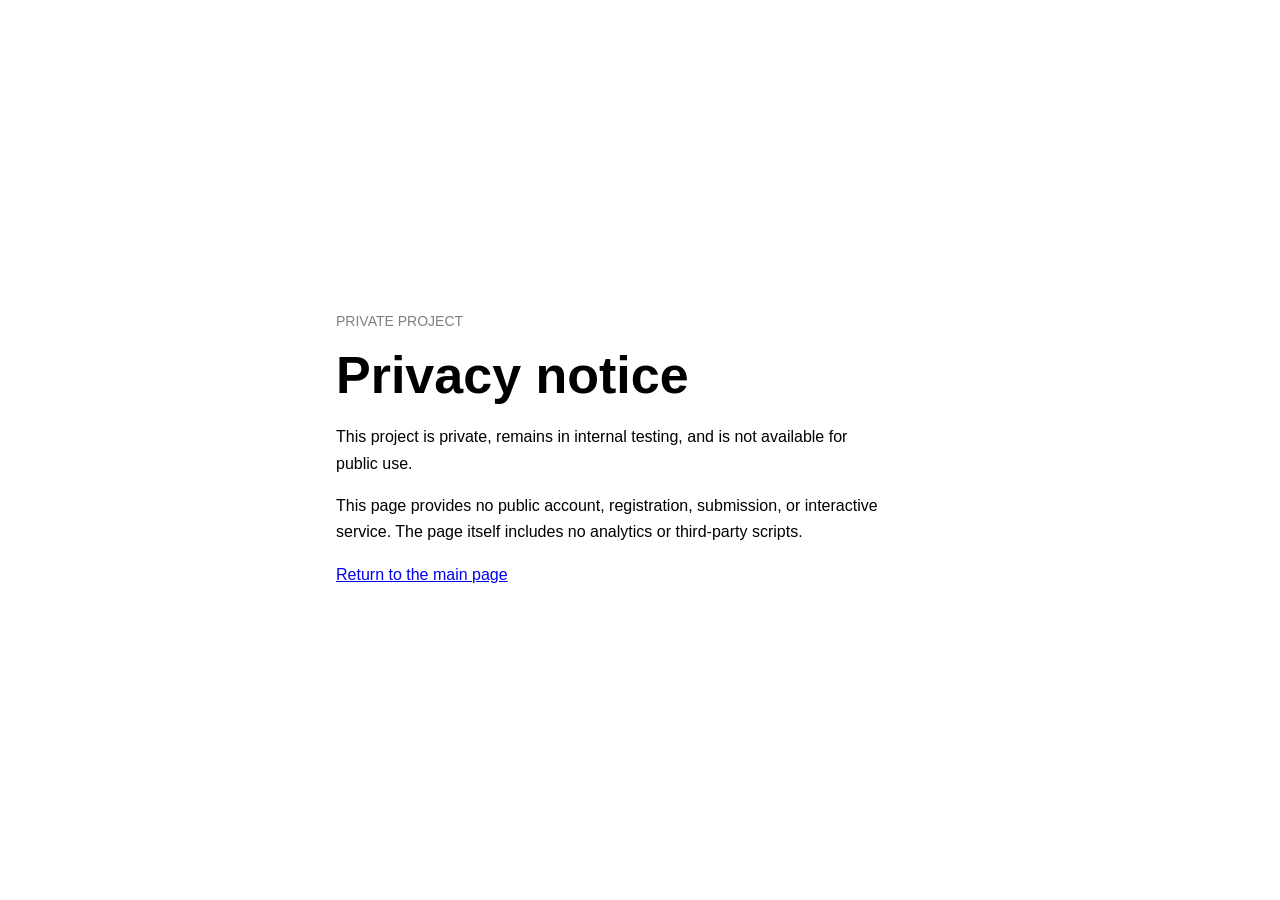
==== privacy.html @ 3c557b7e "Publish minimal static pages" ====
<!doctype html>
<html lang="en">
<head>
  <meta charset="utf-8">
  <meta name="viewport" content="width=device-width, initial-scale=1">
  <meta name="robots" content="noindex, nofollow, noarchive, nosnippet, noimageindex">
  <title>Privacy Notice</title>
  <style>
    :root {
      color-scheme: light dark;
      font-family: -apple-system, BlinkMacSystemFont, "Segoe UI", sans-serif;
      background: Canvas;
      color: CanvasText;
    }

    body {
      min-height: 100vh;
      margin: 0;
      display: grid;
      place-items: center;
    }

    main {
      width: min(38rem, calc(100% - 3rem));
      padding: 3rem 0;
    }

    p {
      max-width: 34rem;
      line-height: 1.65;
    }

    .label {
      color: GrayText;
      font-size: 0.875rem;
      text-transform: uppercase;
    }

    h1 {
      margin: 0.5rem 0 1.25rem;
      font-size: clamp(2rem, 8vw, 3.25rem);
      line-height: 1.1;
    }

    a {
      color: LinkText;
    }
  </style>
</head>
<body>
  <main>
    <p class="label">Private project</p>
    <h1>Privacy notice</h1>
    <p>This project is private, remains in internal testing, and is not available for public use.</p>
    <p>This page provides no public account, registration, submission, or interactive service. The page itself includes no analytics or third-party scripts.</p>
    <p><a href="./">Return to the main page</a></p>
  </main>
</body>
</html>
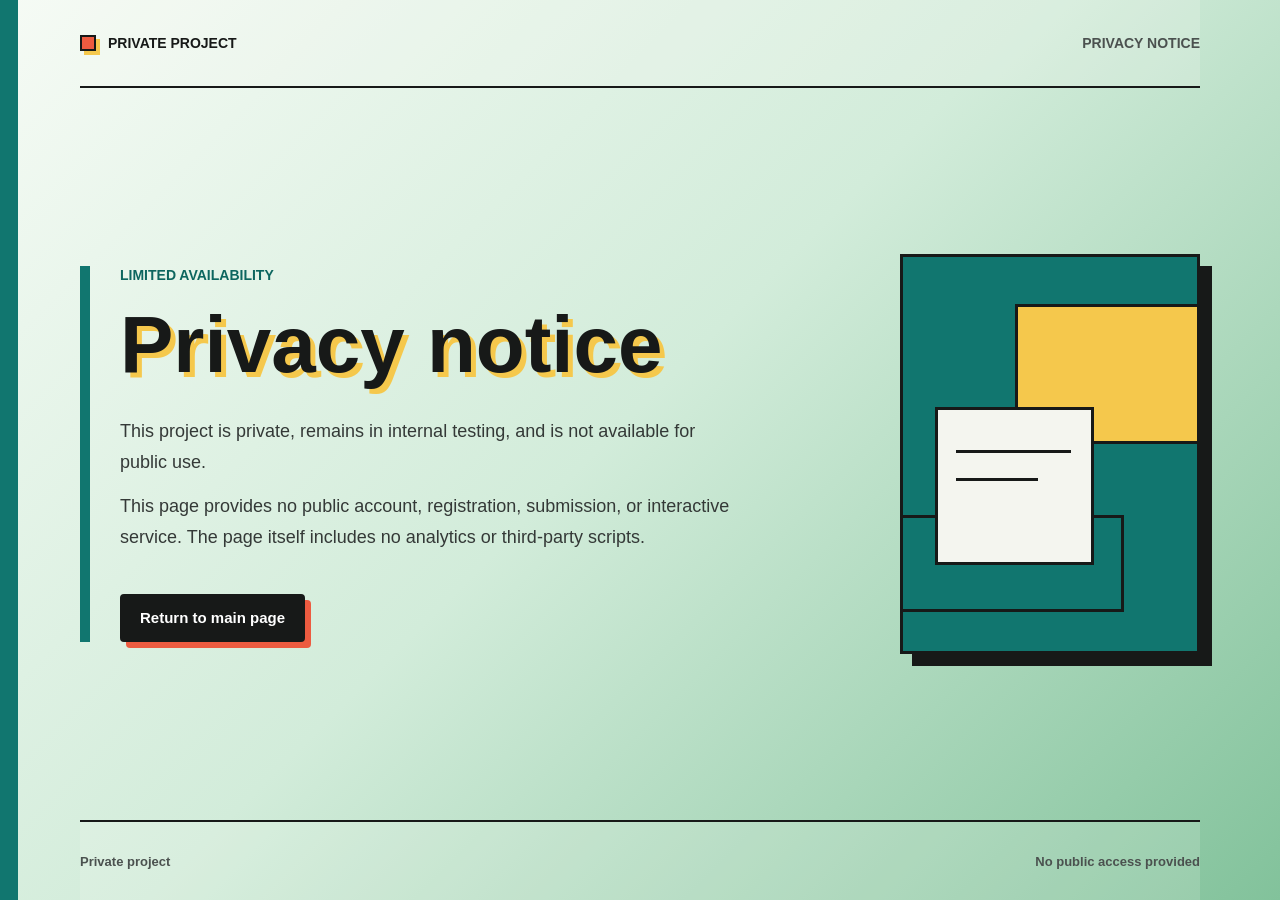
==== commit 228c27ef: "Refresh GitHub Pages visual design" ====
--- a/privacy.html
+++ b/privacy.html
@@ -5,55 +5,35 @@
   <meta name="viewport" content="width=device-width, initial-scale=1">
   <meta name="robots" content="noindex, nofollow, noarchive, nosnippet, noimageindex">
   <title>Privacy Notice</title>
-  <style>
-    :root {
-      color-scheme: light dark;
-      font-family: -apple-system, BlinkMacSystemFont, "Segoe UI", sans-serif;
-      background: Canvas;
-      color: CanvasText;
-    }
-
-    body {
-      min-height: 100vh;
-      margin: 0;
-      display: grid;
-      place-items: center;
-    }
-
-    main {
-      width: min(38rem, calc(100% - 3rem));
-      padding: 3rem 0;
-    }
-
-    p {
-      max-width: 34rem;
-      line-height: 1.65;
-    }
-
-    .label {
-      color: GrayText;
-      font-size: 0.875rem;
-      text-transform: uppercase;
-    }
-
-    h1 {
-      margin: 0.5rem 0 1.25rem;
-      font-size: clamp(2rem, 8vw, 3.25rem);
-      line-height: 1.1;
-    }
-
-    a {
-      color: LinkText;
-    }
-  </style>
+  <link rel="stylesheet" href="./styles.css">
 </head>
 <body>
-  <main>
-    <p class="label">Private project</p>
-    <h1>Privacy notice</h1>
-    <p>This project is private, remains in internal testing, and is not available for public use.</p>
-    <p>This page provides no public account, registration, submission, or interactive service. The page itself includes no analytics or third-party scripts.</p>
-    <p><a href="./">Return to the main page</a></p>
-  </main>
+  <div class="page privacy">
+    <header class="topbar">
+      <p class="identity"><span class="identity-mark" aria-hidden="true"></span>Private project</p>
+      <p class="state">Privacy notice</p>
+    </header>
+
+    <main class="content">
+      <section class="copy" aria-labelledby="page-title">
+        <p class="kicker">Limited availability</p>
+        <h1 id="page-title">Privacy notice</h1>
+        <p class="summary">This project is private, remains in internal testing, and is not available for public use.</p>
+        <p class="summary">This page provides no public account, registration, submission, or interactive service. The page itself includes no analytics or third-party scripts.</p>
+        <a class="action" href="./">Return to main page</a>
+      </section>
+
+      <div class="art" aria-hidden="true">
+        <span class="art-panel"></span>
+        <span class="art-line art-line-one"></span>
+        <span class="art-line art-line-two"></span>
+      </div>
+    </main>
+
+    <footer class="footer">
+      <p>Private project</p>
+      <p>No public access provided</p>
+    </footer>
+  </div>
 </body>
 </html>
--- a/styles.css
+++ b/styles.css
@@ -0,0 +1,364 @@
+:root {
+  color-scheme: light;
+  font-family: Inter, ui-sans-serif, -apple-system, BlinkMacSystemFont, "Segoe UI", sans-serif;
+  background: #f4f5ef;
+  color: #171918;
+}
+
+* {
+  box-sizing: border-box;
+}
+
+html {
+  min-width: 320px;
+  background: #f4f5ef;
+}
+
+body {
+  min-height: 100vh;
+  min-height: 100svh;
+  margin: 0;
+  background: #f4f5ef;
+}
+
+.page {
+  position: relative;
+  min-height: 100vh;
+  min-height: 100svh;
+  overflow: hidden;
+}
+
+.home {
+  background: linear-gradient(135deg, #f8fbff 0%, #d7e8fb 48%, #8eb8e2 100%);
+}
+
+.privacy {
+  background: linear-gradient(135deg, #f6fbf5 0%, #d2ecda 48%, #82c29b 100%);
+}
+
+.page::before {
+  position: fixed;
+  inset: 0 auto 0 0;
+  width: 18px;
+  background: #176cad;
+  content: "";
+}
+
+.privacy::before {
+  background: #11766f;
+}
+
+.topbar,
+.content,
+.footer {
+  width: min(1120px, calc(100% - 64px));
+  margin-inline: auto;
+}
+
+.topbar {
+  min-height: 88px;
+  display: flex;
+  align-items: center;
+  justify-content: space-between;
+  gap: 24px;
+  border-bottom: 2px solid #171918;
+  background: rgba(244, 245, 239, 0.22);
+}
+
+.identity,
+.state {
+  display: inline-flex;
+  align-items: center;
+  gap: 12px;
+  margin: 0;
+  font-size: 0.875rem;
+  font-weight: 800;
+  line-height: 1.2;
+  text-transform: uppercase;
+}
+
+.identity-mark {
+  width: 16px;
+  height: 16px;
+  background: #ed5b40;
+  border: 2px solid #171918;
+  box-shadow: 4px 4px 0 #f5c84c;
+}
+
+.state {
+  color: #4b514f;
+  font-weight: 650;
+}
+
+.content {
+  min-height: calc(100vh - 168px);
+  min-height: calc(100svh - 168px);
+  display: grid;
+  grid-template-columns: minmax(0, 1fr) 300px;
+  align-items: center;
+  gap: 80px;
+  padding-block: 64px;
+}
+
+.copy {
+  max-width: 700px;
+  padding-left: 30px;
+  border-left: 10px solid #176cad;
+}
+
+.privacy .copy {
+  border-left-color: #11766f;
+}
+
+.kicker {
+  margin: 0 0 22px;
+  color: #175f97;
+  font-size: 0.875rem;
+  font-weight: 800;
+  line-height: 1.3;
+  text-transform: uppercase;
+}
+
+.privacy .kicker {
+  color: #0d665f;
+}
+
+h1 {
+  max-width: 760px;
+  margin: 0 0 32px;
+  font-size: 5rem;
+  font-weight: 850;
+  line-height: 0.98;
+  text-shadow: 5px 5px 0 #f5c84c;
+}
+
+.summary {
+  max-width: 620px;
+  margin: 0 0 14px;
+  color: #343937;
+  font-size: 1.125rem;
+  line-height: 1.7;
+}
+
+.action {
+  display: inline-flex;
+  align-items: center;
+  min-height: 48px;
+  margin-top: 28px;
+  padding: 11px 18px;
+  border: 2px solid #171918;
+  border-radius: 4px;
+  background: #171918;
+  box-shadow: 6px 6px 0 #ed5b40;
+  color: #ffffff;
+  font-size: 0.9375rem;
+  font-weight: 750;
+  line-height: 1.2;
+  text-decoration: none;
+  transition: box-shadow 160ms ease, transform 160ms ease;
+}
+
+.action:hover {
+  box-shadow: 3px 3px 0 #ed5b40;
+  transform: translate(3px, 3px);
+}
+
+.action:focus-visible {
+  outline: 3px solid #176cad;
+  outline-offset: 5px;
+}
+
+.privacy .action:focus-visible {
+  outline-color: #11766f;
+}
+
+.art {
+  position: relative;
+  width: 100%;
+  aspect-ratio: 3 / 4;
+  border: 3px solid #171918;
+  background: #176cad;
+  box-shadow: 12px 12px 0 #171918;
+}
+
+.art::before,
+.art::after {
+  position: absolute;
+  content: "";
+}
+
+.art::before {
+  top: 11%;
+  right: -3px;
+  width: 70%;
+  height: 24%;
+  border: 3px solid #171918;
+  background: #f5c84c;
+}
+
+.art::after {
+  bottom: 12%;
+  left: -3px;
+  width: 63%;
+  height: 31%;
+  border: 3px solid #171918;
+  background: #ed5b40;
+}
+
+.art-panel {
+  position: absolute;
+  top: 40%;
+  right: 12%;
+  z-index: 1;
+  width: 54%;
+  aspect-ratio: 1;
+  border: 3px solid #171918;
+  background: #f4f5ef;
+}
+
+.art-line {
+  position: absolute;
+  z-index: 2;
+  height: 3px;
+  background: #171918;
+}
+
+.art-line-one {
+  top: 49%;
+  right: 19%;
+  width: 39%;
+}
+
+.art-line-two {
+  top: 56%;
+  right: 19%;
+  width: 28%;
+}
+
+.privacy .art {
+  background: #11766f;
+}
+
+.privacy .art::before {
+  top: auto;
+  right: auto;
+  bottom: 10%;
+  left: -3px;
+  width: 74%;
+  height: 23%;
+  background: #11766f;
+}
+
+.privacy .art::after {
+  top: 12%;
+  right: -3px;
+  bottom: auto;
+  left: auto;
+  width: 61%;
+  height: 34%;
+  background: #f5c84c;
+}
+
+.privacy .art-panel {
+  top: 38%;
+  right: auto;
+  left: 11%;
+}
+
+.privacy .art-line-one,
+.privacy .art-line-two {
+  right: auto;
+  left: 18%;
+}
+
+.footer {
+  min-height: 80px;
+  display: flex;
+  align-items: center;
+  justify-content: space-between;
+  gap: 24px;
+  border-top: 2px solid #171918;
+  color: #4b514f;
+  font-size: 0.8125rem;
+  font-weight: 650;
+  background: rgba(244, 245, 239, 0.16);
+}
+
+.footer p {
+  margin: 0;
+}
+
+@media (max-width: 800px) {
+  .page::before {
+    width: 9px;
+  }
+
+  .topbar,
+  .content,
+  .footer {
+    width: min(100% - 40px, 620px);
+  }
+
+  .topbar {
+    min-height: 76px;
+  }
+
+  .state {
+    display: none;
+  }
+
+  .content {
+    min-height: auto;
+    grid-template-columns: 1fr;
+    gap: 56px;
+    padding-block: 56px 68px;
+  }
+
+  .copy {
+    padding-left: 20px;
+    border-left-width: 7px;
+  }
+
+  h1 {
+    font-size: 3.25rem;
+    text-shadow: 4px 4px 0 #f5c84c;
+  }
+
+  .summary {
+    font-size: 1rem;
+  }
+
+  .art {
+    width: min(76vw, 300px);
+    justify-self: center;
+  }
+
+  .footer {
+    min-height: 72px;
+  }
+}
+
+@media (max-width: 420px) {
+  .topbar,
+  .content,
+  .footer {
+    width: calc(100% - 30px);
+  }
+
+  h1 {
+    font-size: 2.75rem;
+  }
+
+  .footer {
+    align-items: flex-start;
+    flex-direction: column;
+    justify-content: center;
+    gap: 4px;
+  }
+}
+
+@media (prefers-reduced-motion: reduce) {
+  .action {
+    transition: none;
+  }
+}
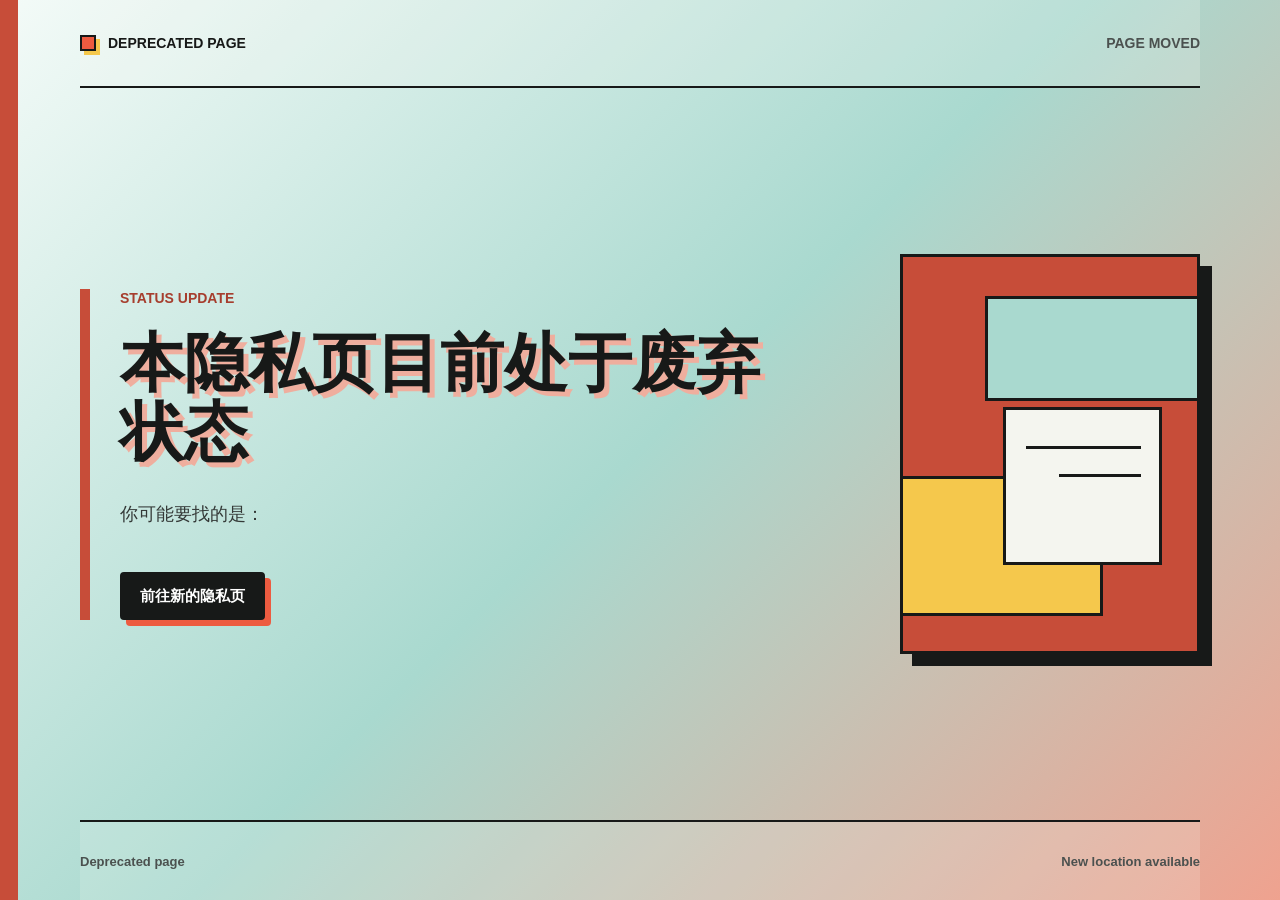
==== commit d36d1a7b: "Reorganize Pages site hierarchy" ====
--- a/privacy.html
+++ b/privacy.html
@@ -1,26 +1,26 @@
 <!doctype html>
-<html lang="en">
+<html lang="zh-CN">
 <head>
   <meta charset="utf-8">
   <meta name="viewport" content="width=device-width, initial-scale=1">
   <meta name="robots" content="noindex, nofollow, noarchive, nosnippet, noimageindex">
-  <title>Privacy Notice</title>
+  <title>隐私页已废弃</title>
+  <link rel="icon" href="./favicon.svg" type="image/svg+xml">
   <link rel="stylesheet" href="./styles.css">
 </head>
 <body>
-  <div class="page privacy">
+  <div class="page deprecated">
     <header class="topbar">
-      <p class="identity"><span class="identity-mark" aria-hidden="true"></span>Private project</p>
-      <p class="state">Privacy notice</p>
+      <p class="identity"><span class="identity-mark" aria-hidden="true"></span>Deprecated page</p>
+      <p class="state">Page moved</p>
     </header>
 
     <main class="content">
       <section class="copy" aria-labelledby="page-title">
-        <p class="kicker">Limited availability</p>
-        <h1 id="page-title">Privacy notice</h1>
-        <p class="summary">This project is private, remains in internal testing, and is not available for public use.</p>
-        <p class="summary">This page provides no public account, registration, submission, or interactive service. The page itself includes no analytics or third-party scripts.</p>
-        <a class="action" href="./">Return to main page</a>
+        <p class="kicker">Status update</p>
+        <h1 id="page-title">本隐私页目前处于废弃状态</h1>
+        <p class="summary">你可能要找的是：</p>
+        <a class="action" href="./private-project/privacy.html">前往新的隐私页</a>
       </section>
 
       <div class="art" aria-hidden="true">
@@ -31,8 +31,8 @@
     </main>
 
     <footer class="footer">
-      <p>Private project</p>
-      <p>No public access provided</p>
+      <p>Deprecated page</p>
+      <p>New location available</p>
     </footer>
   </div>
 </body>
--- a/styles.css
+++ b/styles.css
@@ -34,6 +34,14 @@
 
 .privacy {
   background: linear-gradient(135deg, #f6fbf5 0%, #d2ecda 48%, #82c29b 100%);
+}
+
+.directory {
+  background: linear-gradient(135deg, #f7f9f8 0%, #b9dfe6 52%, #efae9e 100%);
+}
+
+.deprecated {
+  background: linear-gradient(135deg, #f4fbf8 0%, #a9d9cf 50%, #efa28f 100%);
 }
 
 .page::before {
@@ -46,6 +54,14 @@
 
 .privacy::before {
   background: #11766f;
+}
+
+.directory::before {
+  background: #285a79;
+}
+
+.deprecated::before {
+  background: #c74d39;
 }
 
 .topbar,
@@ -110,6 +126,14 @@
   border-left-color: #11766f;
 }
 
+.directory .copy {
+  border-left-color: #285a79;
+}
+
+.deprecated .copy {
+  border-left-color: #c74d39;
+}
+
 .kicker {
   margin: 0 0 22px;
   color: #175f97;
@@ -123,6 +147,14 @@
   color: #0d665f;
 }
 
+.directory .kicker {
+  color: #285a79;
+}
+
+.deprecated .kicker {
+  color: #a63e2e;
+}
+
 h1 {
   max-width: 760px;
   margin: 0 0 32px;
@@ -130,6 +162,12 @@
   font-weight: 850;
   line-height: 0.98;
   text-shadow: 5px 5px 0 #f5c84c;
+}
+
+.deprecated h1 {
+  font-size: 4rem;
+  line-height: 1.08;
+  text-shadow: 5px 5px 0 #efae9e;
 }
 
 .summary {
@@ -172,6 +210,14 @@
   outline-color: #11766f;
 }
 
+.directory .action:focus-visible {
+  outline-color: #285a79;
+}
+
+.deprecated .action:focus-visible {
+  outline-color: #c74d39;
+}
+
 .art {
   position: relative;
   width: 100%;
@@ -239,6 +285,14 @@
   background: #11766f;
 }
 
+.directory .art {
+  background: #285a79;
+}
+
+.deprecated .art {
+  background: #c74d39;
+}
+
 .privacy .art::before {
   top: auto;
   right: auto;
@@ -269,6 +323,69 @@
 .privacy .art-line-two {
   right: auto;
   left: 18%;
+}
+
+.directory .art::before {
+  top: 9%;
+  right: -3px;
+  width: 68%;
+  height: 30%;
+  background: #efae9e;
+}
+
+.directory .art::after {
+  bottom: 10%;
+  left: -3px;
+  width: 73%;
+  height: 26%;
+  background: #f5c84c;
+}
+
+.directory .art-panel {
+  top: 38%;
+  right: 10%;
+  width: 58%;
+}
+
+.directory .art-line-one {
+  top: 47%;
+  right: 18%;
+  width: 42%;
+}
+
+.directory .art-line-two {
+  top: 54%;
+  right: 18%;
+  width: 30%;
+}
+
+.deprecated .art::before {
+  top: 10%;
+  right: -3px;
+  width: 71%;
+  height: 25%;
+  background: #a9d9cf;
+}
+
+.deprecated .art::after {
+  bottom: 9%;
+  left: -3px;
+  width: 67%;
+  height: 34%;
+  background: #f5c84c;
+}
+
+.deprecated .art-panel {
+  top: 38%;
+  right: 12%;
+}
+
+.deprecated .art-line-one {
+  top: 48%;
+}
+
+.deprecated .art-line-two {
+  top: 55%;
 }
 
 .footer {
@@ -324,6 +441,11 @@
     text-shadow: 4px 4px 0 #f5c84c;
   }
 
+  .deprecated h1 {
+    font-size: 2.75rem;
+    text-shadow: 4px 4px 0 #efae9e;
+  }
+
   .summary {
     font-size: 1rem;
   }
@@ -349,6 +471,10 @@
     font-size: 2.75rem;
   }
 
+  .deprecated h1 {
+    font-size: 2.35rem;
+  }
+
   .footer {
     align-items: flex-start;
     flex-direction: column;
